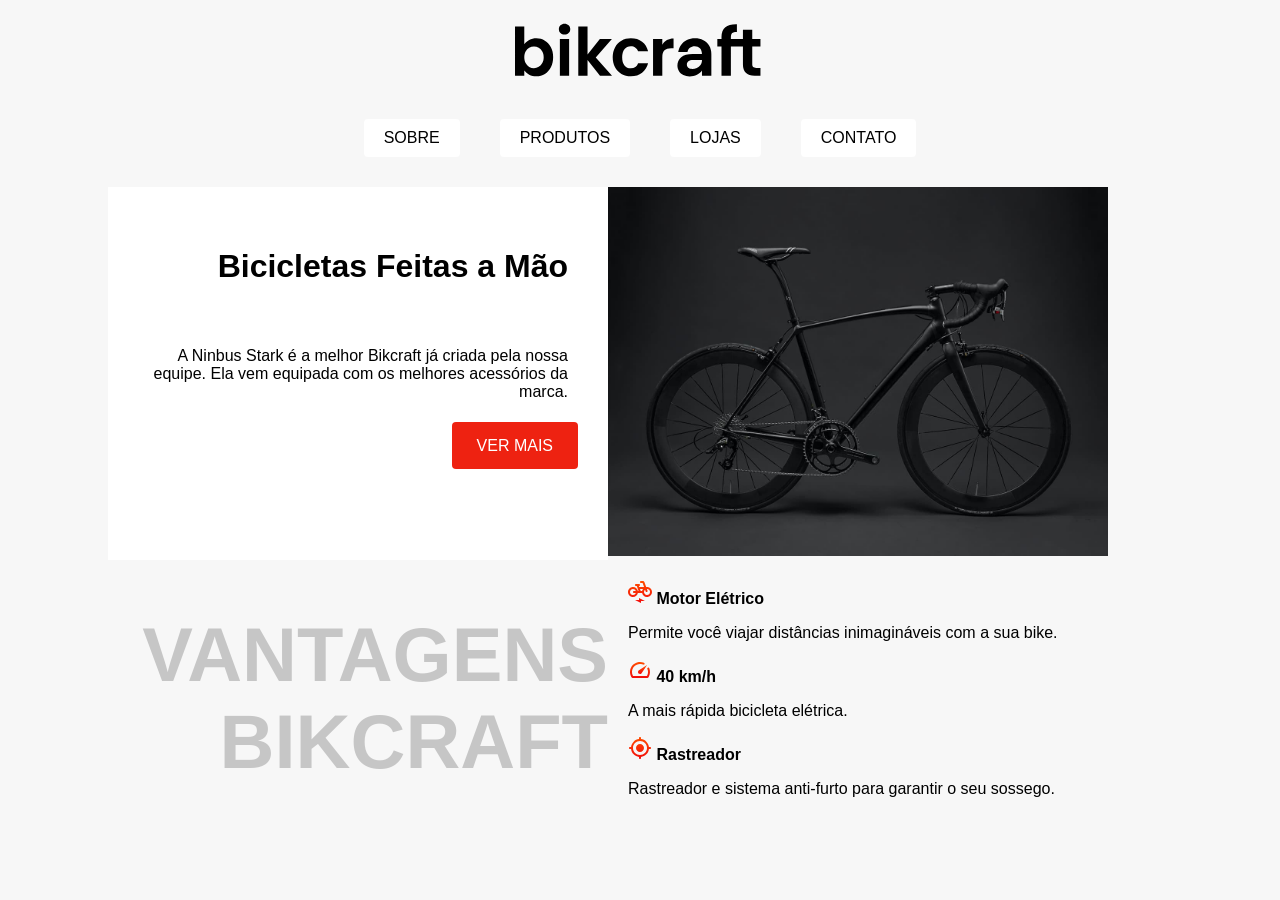
==== bikcraft/index.html @ 3ac02899 "Bikcraft" ====
<!DOCTYPE html>
<html lang="pt-br">
<head>
  <meta charset="UTF-8">
  <meta name="viewport" content="width=device-width, initial-scale=1.0">
  <title>Bikcraft</title>
  <link rel="stylesheet" href="style.css">
</head>
<body>
  
  <div class="logo">
    <img src="img/bikcraft.svg" alt="bikcraft">
  </div>
  
  <div class="links">
    <a href="/">SOBRE</a>
    <a href="/">PRODUTOS</a>
    <a href="/">LOJAS</a>
    <a href="/">CONTATO</a>
  </div>

  <div class = "grid">
    
    <div class="info">
      <h1>Bicicletas Feitas a Mão</h1>
      <p>A Ninbus Stark é a melhor Bikcraft já criada pela nossa equipe. Ela vem equipada com os melhores acessórios da marca.</p>
      <a href="/">VER MAIS</a>
    </div>
    
    <div class="bicicleta">
      <img src="img/bicicleta.jpg" alt="Bicicleta preta">
    </div>
    
    <div class="vantagem">
      <h1>VANTAGENS BIKCRAFT</h1>
    </div>
    
    <div class="icons">
      <img src="img/eletrica.svg" alt="Motor Elétrico">
      <strong>Motor Elétrico</strong>
      <p>Permite você viajar distâncias inimagináveis com a sua bike.</p>

      <img src="img/velocidade.svg" alt="Simbolo de Velocidade">
      <strong>40 km/h</strong>
      <p>A mais rápida bicicleta elétrica.</p>

      <img src="img/rastreador.svg" alt="Simbolo de Rastreador">
      <strong>Rastreador</strong>
      <p>Rastreador e sistema anti-furto para garantir o seu sossego.</p>
    </div>
    
  </div>

</body>
</html>
---- bikcraft/style.css ----
/* 
# Cores
cinza-fundo: #f7f7f7
cinza-texto: #c6c6c6
vermelho: #ee2211

# Tipografia
fonte: Arial
parágrafos: 20px
Vantagens Bikcraft: 64px

# Tamanhos
conteúdo principal: máximo 1000px  
*/

body {
  background-color: #f7f7f7;
  justify-content: center;
  font-family: Arial;
}

a {
  text-decoration: none;
}

.logo {
  display: flex;
  justify-content: center;
  margin: 20px;
}

.logo img {
  width: 250px;
}

.links {
  display: flex;
  justify-content: center;
}

.links a {
  background-color: #fff;
  padding: 10px 20px;
  border-radius: 4px;
  margin: 20px;
  color: #000;
}

.grid {
  display: grid;
  grid-template-columns: 1fr 1fr;
  max-width: 1000px;
  margin:  10px 100px;
}

.info {
  background-color: #fff;
  text-align: right;
  padding: 20px;
}

.info h1 {
  font-size: 32px;
  padding: 20px;
}

.info p {
  padding: 20px;;
}

.info a {
  background-color: #ee2211;
  color: #fff;
  padding: 15px 25px;
  border-radius: 4px;
  margin: 10px;
}

.bicicleta img {
  max-width: 500px;
}

.vantagem {
  font-size: 38px;
  text-align: right;
  color: #c6c6c6;
}

.icons {
  padding: 20px;
  justify-content: center;

}
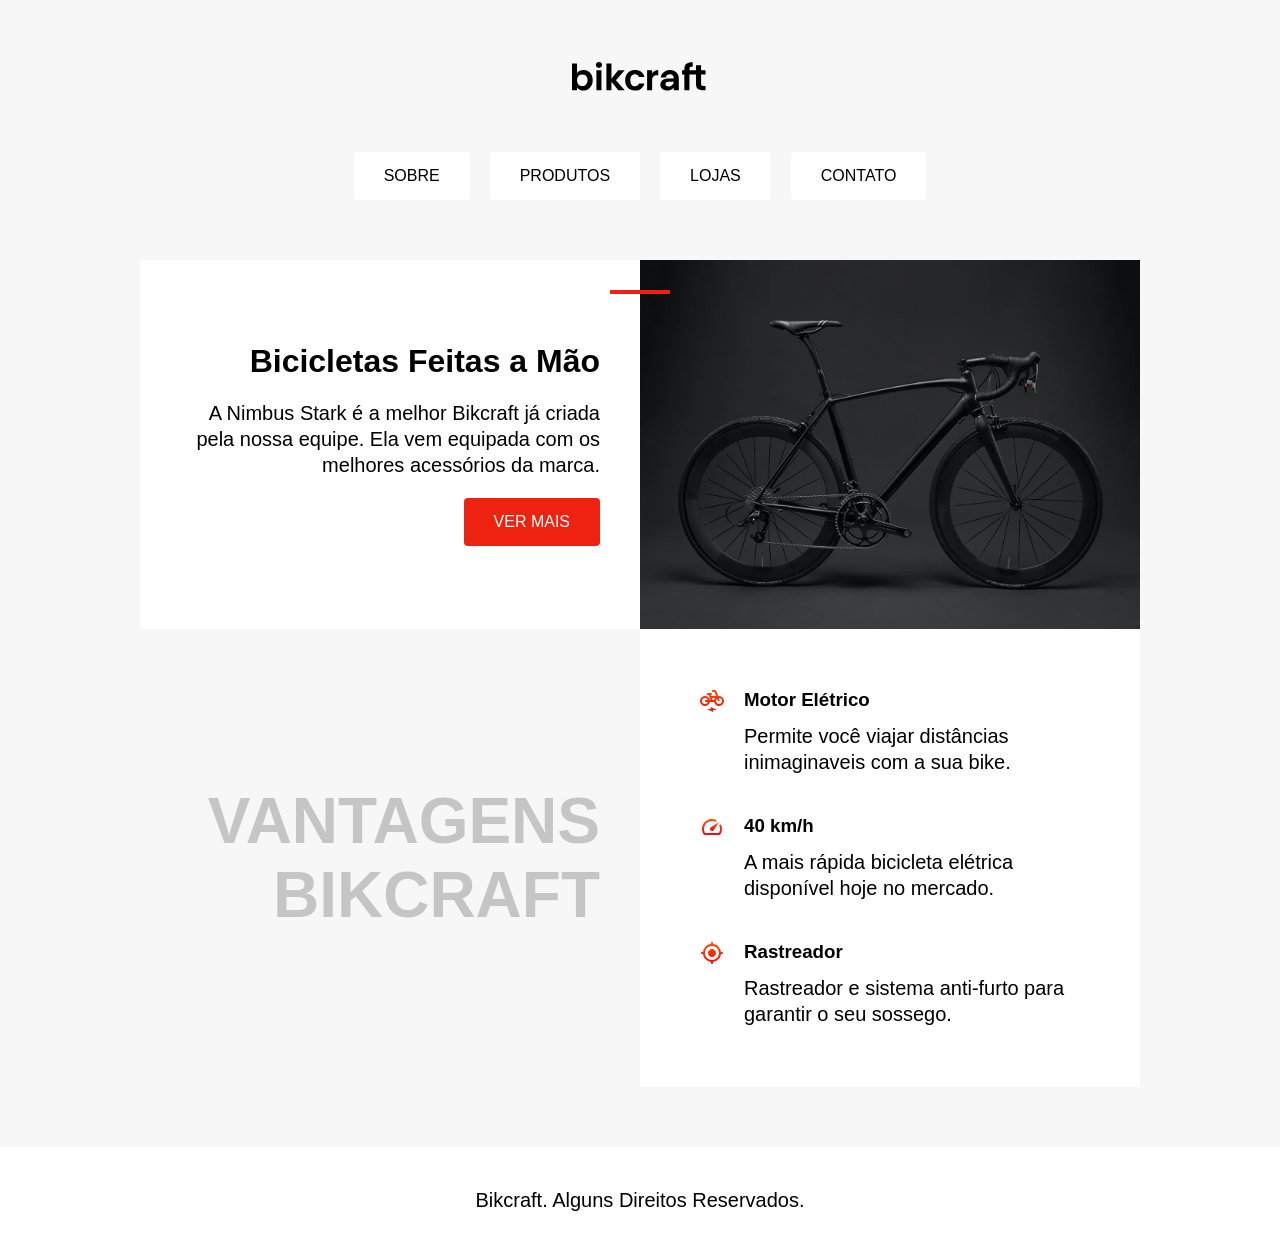
==== commit 52e7fd12: "Bikcraft" ====
--- a/bikcraft/index.html
+++ b/bikcraft/index.html
@@ -1,55 +1,56 @@
 <!DOCTYPE html>
-<html lang="pt-br">
+<html>
+
 <head>
   <meta charset="UTF-8">
-  <meta name="viewport" content="width=device-width, initial-scale=1.0">
   <title>Bikcraft</title>
-  <link rel="stylesheet" href="style.css">
+  <link rel="stylesheet" href="./style.css">
 </head>
+
 <body>
-  
-  <div class="logo">
-    <img src="img/bikcraft.svg" alt="bikcraft">
-  </div>
-  
-  <div class="links">
-    <a href="/">SOBRE</a>
-    <a href="/">PRODUTOS</a>
-    <a href="/">LOJAS</a>
-    <a href="/">CONTATO</a>
+  <img src="./img/bikcraft.svg" alt="Bikcraft">
+
+  <div class="menu">
+    <a href="/">Sobre</a>
+    <a href="/">Produtos</a>
+    <a href="/">Lojas</a>
+    <a href="/">Contato</a>
   </div>
 
-  <div class = "grid">
-    
-    <div class="info">
+  <div class="conteudo">
+    <div class="introducao">
+      <span class="detalhe"></span>
       <h1>Bicicletas Feitas a Mão</h1>
-      <p>A Ninbus Stark é a melhor Bikcraft já criada pela nossa equipe. Ela vem equipada com os melhores acessórios da marca.</p>
-      <a href="/">VER MAIS</a>
+      <p>A Nimbus Stark é a melhor Bikcraft já criada pela nossa equipe. Ela vem equipada com os melhores acessórios da marca.</p>
+      <a class="botao" href="/">Ver Mais</a>
     </div>
-    
-    <div class="bicicleta">
-      <img src="img/bicicleta.jpg" alt="Bicicleta preta">
+
+    <img src="./img/bicicleta.jpg" alt="Bicicleta Bikcraft Preta">
+
+    <h2 class="subtitulo">Vantagens Bikcraft</h2>
+
+    <div class="vantagens">
+      <div class="vantagens-item">
+        <img src="./img/eletrica.svg" alt="">
+        <h3>Motor Elétrico</h3>
+        <p>Permite você viajar distâncias inimaginaveis com a sua bike.</p>
+      </div>
+      <div class="vantagens-item">
+        <img src="./img/velocidade.svg" alt="">
+        <h3>40 km/h</h3>
+        <p>A mais rápida bicicleta elétrica disponível hoje no mercado.</p>
+      </div>
+      <div class="vantagens-item">
+        <img src="./img/rastreador.svg" alt="">
+        <h3>Rastreador</h3>
+        <p>Rastreador e sistema anti-furto para garantir o seu sossego.</p>
+      </div>
     </div>
-    
-    <div class="vantagem">
-      <h1>VANTAGENS BIKCRAFT</h1>
-    </div>
-    
-    <div class="icons">
-      <img src="img/eletrica.svg" alt="Motor Elétrico">
-      <strong>Motor Elétrico</strong>
-      <p>Permite você viajar distâncias inimagináveis com a sua bike.</p>
-
-      <img src="img/velocidade.svg" alt="Simbolo de Velocidade">
-      <strong>40 km/h</strong>
-      <p>A mais rápida bicicleta elétrica.</p>
-
-      <img src="img/rastreador.svg" alt="Simbolo de Rastreador">
-      <strong>Rastreador</strong>
-      <p>Rastreador e sistema anti-furto para garantir o seu sossego.</p>
-    </div>
-    
   </div>
 
+  <div class="rodape">
+    <p>Bikcraft. Alguns Direitos Reservados.</p>
+  </div>
 </body>
+
 </html>
--- a/bikcraft/style.css
+++ b/bikcraft/style.css
@@ -1,94 +1,112 @@
-/* 
-# Cores
-cinza-fundo: #f7f7f7
-cinza-texto: #c6c6c6
-vermelho: #ee2211
+body {
+  font-family: Arial, Helvetica, sans-serif;
+  margin: 0px;
+  background: #f7f7f7;
+  display: grid;
+  gap: 60px;
+  justify-items: center;
+  margin-top: 60px;
+}
 
-# Tipografia
-fonte: Arial
-parágrafos: 20px
-Vantagens Bikcraft: 64px
-
-# Tamanhos
-conteúdo principal: máximo 1000px  
-*/
-
-body {
-  background-color: #f7f7f7;
-  justify-content: center;
-  font-family: Arial;
+img {
+  max-width: 100%;
+  display: block;
 }
 
 a {
   text-decoration: none;
 }
 
-.logo {
-  display: flex;
-  justify-content: center;
-  margin: 20px;
+p,
+h1,
+h2,
+h3 {
+  margin: 0px;
 }
 
-.logo img {
-  width: 250px;
+p {
+  font-size: 20px;
+  line-height: 1.3;
 }
 
-.links {
+.menu {
   display: flex;
+  flex-wrap: wrap;
+  gap: 20px;
   justify-content: center;
 }
 
-.links a {
-  background-color: #fff;
-  padding: 10px 20px;
+.menu a {
+  background: #ffffff;
+  padding: 15px 30px;
   border-radius: 4px;
-  margin: 20px;
-  color: #000;
+  color: #000000;
+  text-transform: uppercase;
 }
 
-.grid {
+.conteudo {
   display: grid;
   grid-template-columns: 1fr 1fr;
   max-width: 1000px;
-  margin:  10px 100px;
 }
 
-.info {
-  background-color: #fff;
+.introducao {
+  background: #fff;
+  padding: 40px;
   text-align: right;
+  position: relative;
+  display: grid;
+  gap: 20px;
+  align-content: center;
+  justify-items: end;
+}
+
+.detalhe {
+  width: 60px;
+  height: 4px;
+  background: #e21;
+  position: absolute;
+  top: 30px;
+  right: -30px;
+}
+
+.botao {
+  background: #e21;
+  color: #fff;
+  padding: 15px 30px;
+  border-radius: 4px;
+  text-transform: uppercase;
+}
+
+.subtitulo {
+  font-size: 64px;
+  text-transform: uppercase;
+  color: rgba(0, 0, 0, 0.2);
+  text-align: right;
+  padding: 40px;
+  align-self: center;
+}
+
+.vantagens {
+  background: #fff;
+  padding: 40px;
+}
+
+.vantagens-item {
+  display: grid;
+  grid-template-columns: auto 1fr;
+  gap: 10px 20px;
   padding: 20px;
 }
 
-.info h1 {
-  font-size: 32px;
-  padding: 20px;
+.vantagens-item p {
+  grid-column: 2;
 }
 
-.info p {
-  padding: 20px;;
+.rodape {
+  background: #fff;
+  width: 100%;
+  text-align: center;
+  padding: 40px;
+  box-sizing: border-box;
 }
-
-.info a {
-  background-color: #ee2211;
-  color: #fff;
-  padding: 15px 25px;
-  border-radius: 4px;
-  margin: 10px;
-}
-
-.bicicleta img {
-  max-width: 500px;
-}
-
-.vantagem {
-  font-size: 38px;
-  text-align: right;
-  color: #c6c6c6;
-}
-
-.icons {
-  padding: 20px;
-  justify-content: center;
-
-}
-
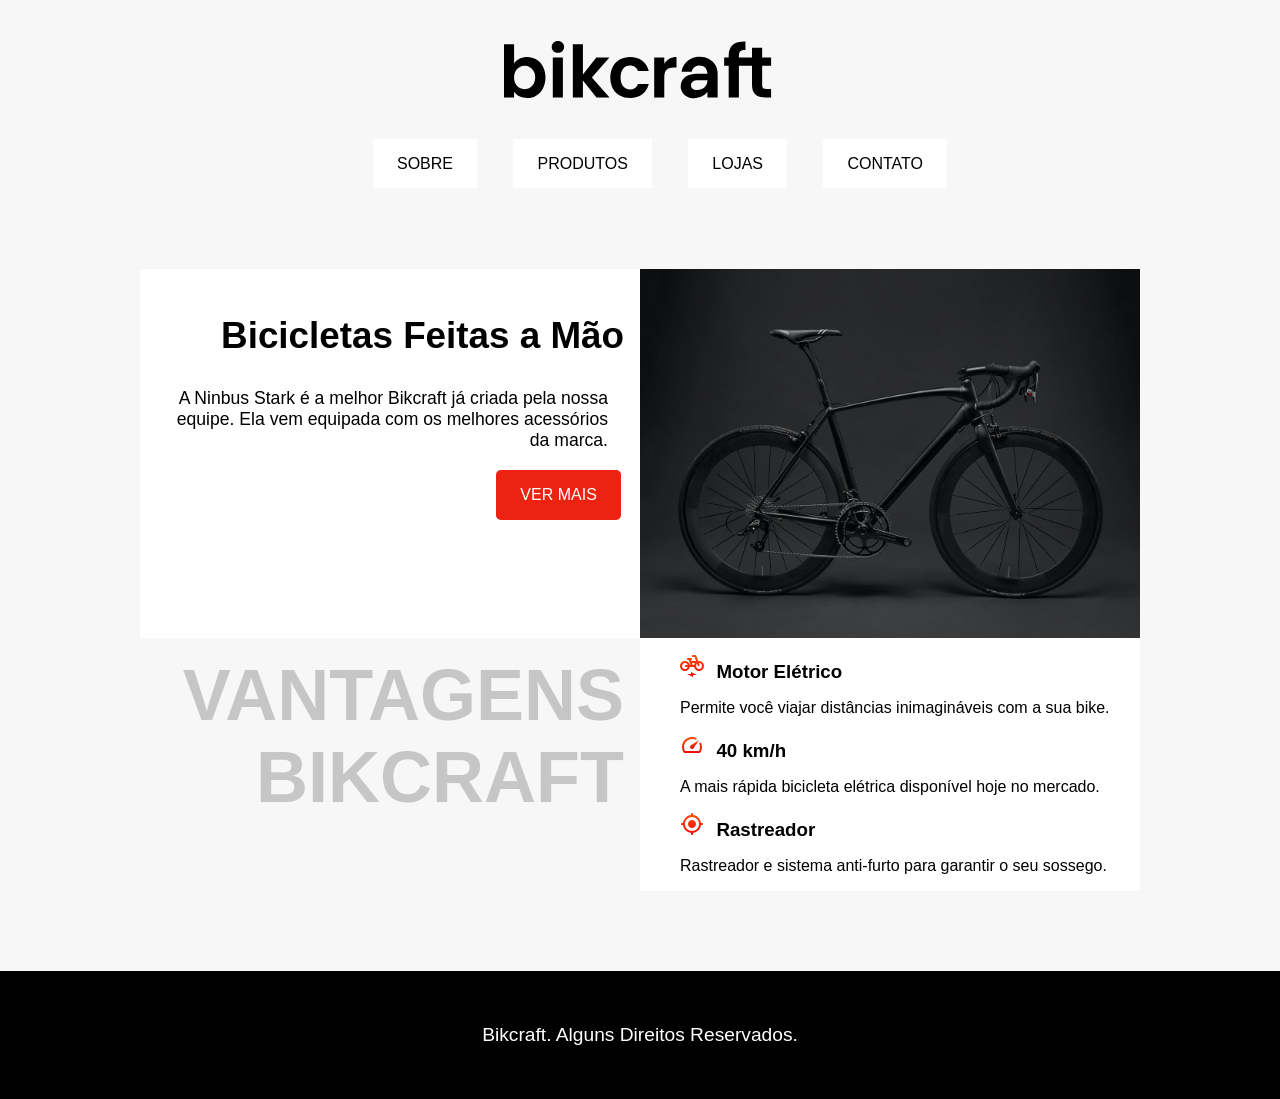
==== commit 053ef8e0: "Bikcraft Refactor" ====
--- a/bikcraft/index.html
+++ b/bikcraft/index.html
@@ -1,56 +1,56 @@
 <!DOCTYPE html>
-<html>
-
+<html lang="en">
 <head>
   <meta charset="UTF-8">
+  <meta name="viewport" content="width=device-width, initial-scale=1.0">
   <title>Bikcraft</title>
-  <link rel="stylesheet" href="./style.css">
+  <link rel="stylesheet" href="style.css">
 </head>
+<body>
+  <header>
+    <h1><img src="img/bikcraft.svg" alt="bikcraft"></h1>
+    <nav>
+      <ul>
+        <li><a href="/">SOBRE</a></li>
+        <li><a href="/">PRODUTOS</a></li>
+        <li><a href="/">LOJAS</a></li>
+        <li><a href="/">CONTATO</a></li>
+      </ul>
+    </nav>
+  </header>
+  <main>
+    <section class="sobre">
+      <h1>Bicicletas Feitas a Mão</h1>
+      <p>A Ninbus Stark é a melhor Bikcraft já criada pela nossa equipe. Ela vem equipada com os melhores acessórios da marca.</p>
+      <a href="/">VER MAIS</a>
+    </section>
+    
+    <img src="img/bicicleta.jpg">
 
-<body>
-  <img src="./img/bikcraft.svg" alt="Bikcraft">
+    <h2>VANTAGENS BIKCRAFT</h2>
 
-  <div class="menu">
-    <a href="/">Sobre</a>
-    <a href="/">Produtos</a>
-    <a href="/">Lojas</a>
-    <a href="/">Contato</a>
-  </div>
-
-  <div class="conteudo">
-    <div class="introducao">
-      <span class="detalhe"></span>
-      <h1>Bicicletas Feitas a Mão</h1>
-      <p>A Nimbus Stark é a melhor Bikcraft já criada pela nossa equipe. Ela vem equipada com os melhores acessórios da marca.</p>
-      <a class="botao" href="/">Ver Mais</a>
-    </div>
-
-    <img src="./img/bicicleta.jpg" alt="Bicicleta Bikcraft Preta">
-
-    <h2 class="subtitulo">Vantagens Bikcraft</h2>
-
-    <div class="vantagens">
-      <div class="vantagens-item">
-        <img src="./img/eletrica.svg" alt="">
-        <h3>Motor Elétrico</h3>
-        <p>Permite você viajar distâncias inimaginaveis com a sua bike.</p>
-      </div>
-      <div class="vantagens-item">
-        <img src="./img/velocidade.svg" alt="">
-        <h3>40 km/h</h3>
-        <p>A mais rápida bicicleta elétrica disponível hoje no mercado.</p>
-      </div>
-      <div class="vantagens-item">
-        <img src="./img/rastreador.svg" alt="">
-        <h3>Rastreador</h3>
-        <p>Rastreador e sistema anti-furto para garantir o seu sossego.</p>
-      </div>
-    </div>
-  </div>
-
-  <div class="rodape">
+    <section class="detalhes">
+      <ul>
+        <li>
+          <img src="img/eletrica.svg">
+          <h3>Motor Elétrico</h3>
+          <p>Permite você viajar distâncias inimagináveis com a sua bike.</p>
+        </li>
+        <li>
+          <img src="img/velocidade.svg">
+          <h3>40 km/h</h3>
+          <p>A mais rápida bicicleta elétrica disponível hoje no mercado.</p>
+        </li>
+        <li>
+          <img src="img/rastreador.svg">
+          <h3>Rastreador</h3>
+          <p>Rastreador e sistema anti-furto para garantir o seu sossego.</p>
+        </li>
+      </ul>
+    </section>
+  </main>
+  <footer>
     <p>Bikcraft. Alguns Direitos Reservados.</p>
-  </div>
+  </footer>
 </body>
-
 </html>
--- a/bikcraft/style.css
+++ b/bikcraft/style.css
@@ -1,112 +1,141 @@
-body {
+/*
+# Cores
+
+cinza-fundo: #f7f7f7
+cinza-texto: #c6c6c6
+vermelho: #ee2211
+
+# Tipografia
+
+fonte: Arial
+parágrafos: 20px
+Vantagens Bikcraft: 64px
+
+# Tamanhos
+
+conteúdo principal: máximo 1000px
+*/
+
+* {
   font-family: Arial, Helvetica, sans-serif;
-  margin: 0px;
-  background: #f7f7f7;
-  display: grid;
-  gap: 60px;
-  justify-items: center;
-  margin-top: 60px;
+  text-decoration: none;
+  list-style: none;
 }
 
-img {
-  max-width: 100%;
-  display: block;
+html {
+  background-color: #f7f7f7;
 }
 
-a {
-  text-decoration: none;
+body {
+  margin: 0;
 }
 
-p,
-h1,
-h2,
-h3 {
-  margin: 0px;
-}
 
-p {
-  font-size: 20px;
-  line-height: 1.3;
-}
+/* Estilizando o Cabeçalho */
 
-.menu {
+header h1 {
   display: flex;
-  flex-wrap: wrap;
-  gap: 20px;
   justify-content: center;
 }
 
-.menu a {
-  background: #ffffff;
-  padding: 15px 30px;
-  border-radius: 4px;
-  color: #000000;
-  text-transform: uppercase;
+header h1 img{
+  height: 4rem;
+  margin: 1rem;
 }
 
-.conteudo {
-  display: grid;
-  grid-template-columns: 1fr 1fr;
-  max-width: 1000px;
+header nav {
+  display: flex;
+  justify-content: center;
 }
 
-.introducao {
-  background: #fff;
-  padding: 40px;
-  text-align: right;
-  position: relative;
-  display: grid;
-  gap: 20px;
-  align-content: center;
-  justify-items: end;
+header nav ul li {
+  display: inline-block;
 }
 
-.detalhe {
-  width: 60px;
-  height: 4px;
-  background: #e21;
-  position: absolute;
-  top: 30px;
-  right: -30px;
+header nav ul li a {
+  padding: 1rem 1.5rem;
+  margin: 1rem;
+  background-color: #fff;
+  color: black;
 }
 
-.botao {
-  background: #e21;
+header nav ul li a:hover {
+  transition: .5s;
+  background-color: black;
   color: #fff;
-  padding: 15px 30px;
-  border-radius: 4px;
-  text-transform: uppercase;
 }
 
-.subtitulo {
-  font-size: 64px;
-  text-transform: uppercase;
-  color: rgba(0, 0, 0, 0.2);
-  text-align: right;
-  padding: 40px;
-  align-self: center;
+
+/* Estilizando o Principal do Site */
+main {
+  position: relative;
+  margin: 5rem auto;
+  display: grid;
+  width: 62.5rem;
+  grid-template-columns: 1fr 1fr;
 }
 
-.vantagens {
-  background: #fff;
-  padding: 40px;
+main .sobre {
+  background-color: #fff;
+  padding: 1rem;
+  text-align: right;
 }
 
-.vantagens-item {
-  display: grid;
-  grid-template-columns: auto 1fr;
-  gap: 10px 20px;
-  padding: 20px;
+main .sobre h1 {
+  font-size: 2.3rem;
 }
 
-.vantagens-item p {
-  grid-column: 2;
+main .sobre p {
+  font-size: 1.1rem;
+  margin: 1rem;
 }
 
-.rodape {
-  background: #fff;
-  width: 100%;
-  text-align: center;
-  padding: 40px;
-  box-sizing: border-box;
+main .sobre a {
+  display: inline-block;
+  padding: 1rem 1.5rem;
+  margin: .2rem;
+  border-radius: .3rem;
+  color: #fff;
+  background-color: #e21;
 }
+
+main .sobre a:hover {
+  transition: .3s;
+  background-color: rgb(182, 26, 12);
+}
+
+main img {
+  max-width: 100%;
+}
+
+main h2 {
+  text-align: right;
+  margin: 1rem;
+  font-size: 4.5rem;
+  color: #c6c6c6;
+}
+
+main .detalhes {
+  background-color: #fff;
+}
+
+main .detalhes ul li h3 {
+  display: inline;
+  margin-left: .5rem;
+}
+
+
+/* Estilizando o Rodapé */
+
+footer {
+  background-color: #000;
+  height: 8rem;
+  color: #fff;
+  display: flex;
+  align-items: center;
+  justify-content: center;
+}
+
+footer p {
+  font-size: 1.2rem;
+}
